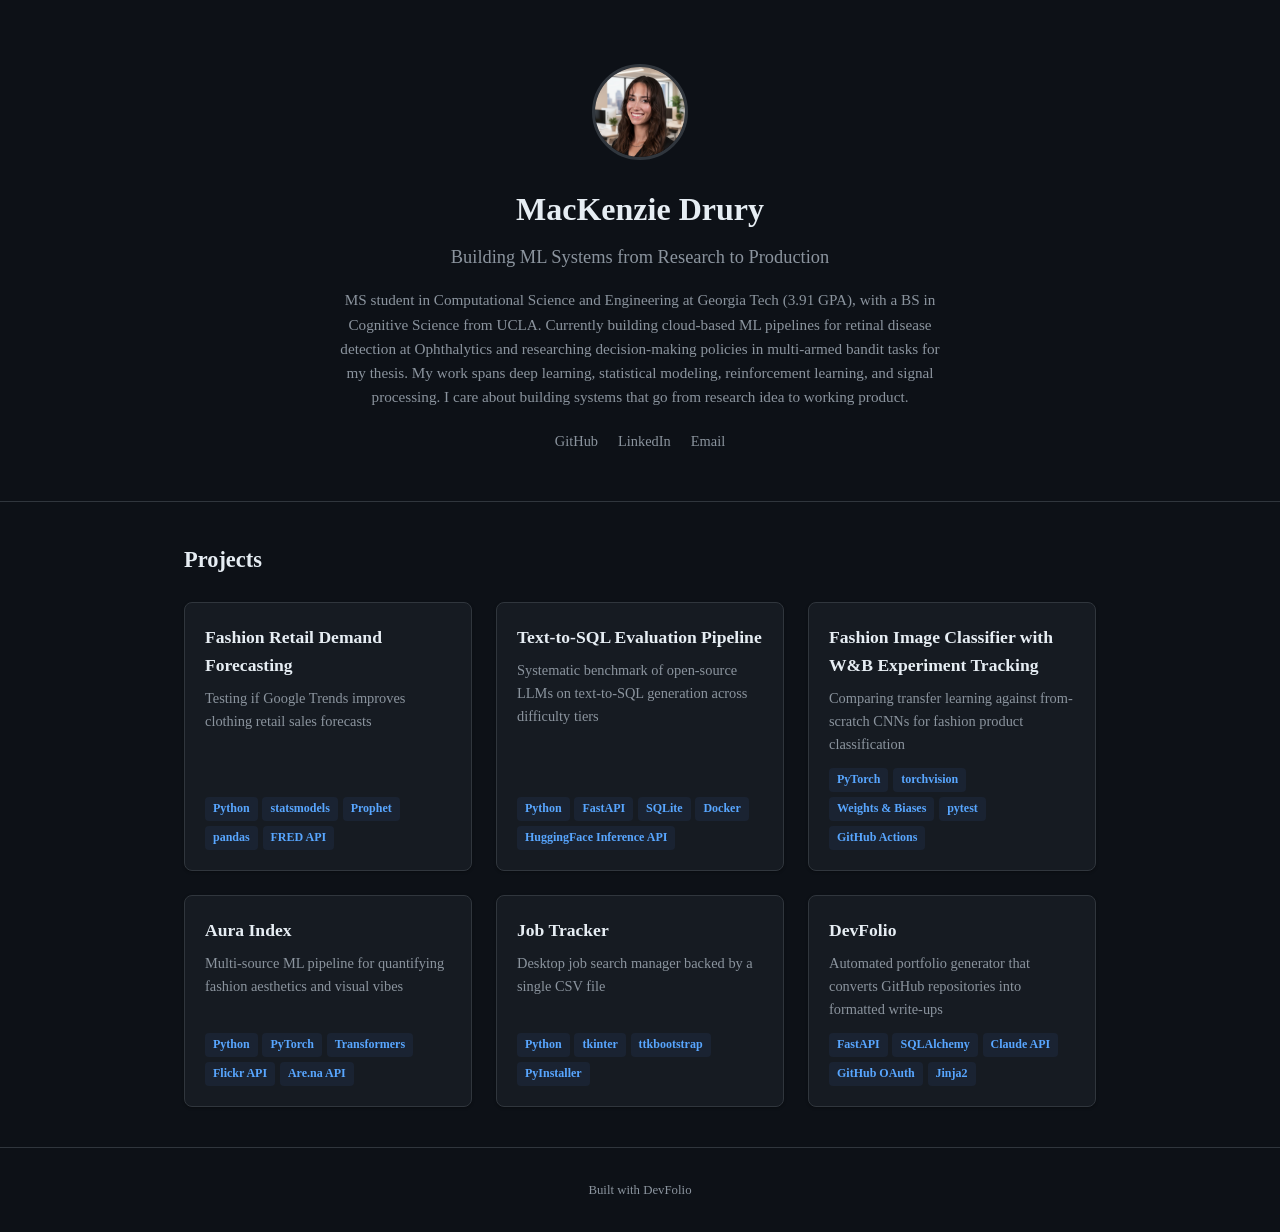
==== index.html @ da247283 "Update portfolio: index.html" ====
<!DOCTYPE html>
<html lang="en">
<head>
<meta charset="UTF-8">
<meta name="viewport" content="width=device-width, initial-scale=1.0">
<title>MacKenzie Drury</title>
<style>
:root {
  --pf-bg: #0d1117;
  --pf-bg-secondary: #161b22;
  --pf-text: #e6edf3;
  --pf-text-muted: #8b949e;
  --pf-accent: #58a6ff;
  --pf-accent-hover: #79c0ff;
  --pf-accent-light: #1a2332;
  --pf-border: #30363d;
  --pf-card-shadow: 0 1px 3px rgba(0,0,0,0.3);
  --pf-font-body: -apple-system, BlinkMacSystemFont, &#39;Segoe UI&#39;, Roboto, sans-serif;
  --pf-font-heading: -apple-system, BlinkMacSystemFont, &#39;Segoe UI&#39;, Roboto, sans-serif;
  --pf-font-mono: &#39;SFMono-Regular&#39;, Consolas, &#39;Liberation Mono&#39;, Menlo, monospace;
  --pf-font-size-base: 1rem;
  --pf-line-height: 1.6;
  --pf-max-width: 960px;
  --pf-radius: 8px;
  --pf-grid-columns: repeat(auto-fill, minmax(280px, 1fr));
  --pf-grid-gap: 1.5rem;
  --pf-hero-padding: 4rem 0 3rem;
  --pf-badge-bg: #1a2332;
  --pf-badge-text: #58a6ff;
}

/* Portfolio site base styles */
*, *::before, *::after { margin: 0; padding: 0; box-sizing: border-box; }

body {
  font-family: var(--pf-font-body);
  background: var(--pf-bg);
  color: var(--pf-text);
  line-height: var(--pf-line-height);
  font-size: var(--pf-font-size-base);
  min-height: 100vh;
}

a { color: var(--pf-accent); text-decoration: none; }
a:hover { color: var(--pf-accent-hover); text-decoration: underline; }

h1, h2, h3 { font-family: var(--pf-font-heading); }

.pf-container {
  max-width: var(--pf-max-width);
  margin: 0 auto;
  padding: 0 1.5rem;
}

/* Hero section */
.pf-hero {
  padding: var(--pf-hero-padding);
  text-align: center;
  border-bottom: 1px solid var(--pf-border);
}
.pf-hero-avatar {
  width: 96px;
  height: 96px;
  border-radius: 50%;
  margin-bottom: 1rem;
  border: 3px solid var(--pf-border);
}
.pf-hero h1 {
  font-size: 2rem;
  margin-bottom: 0.5rem;
}
.pf-hero-headline {
  font-size: 1.15rem;
  color: var(--pf-text-muted);
  margin-bottom: 1rem;
  max-width: 600px;
  margin-left: auto;
  margin-right: auto;
}
.pf-hero-bio {
  color: var(--pf-text-muted);
  max-width: 600px;
  margin: 0 auto 1.25rem;
  font-size: 0.95rem;
}
.pf-social-links {
  display: flex;
  justify-content: center;
  gap: 1.25rem;
  flex-wrap: wrap;
}
.pf-social-links a {
  color: var(--pf-text-muted);
  font-size: 0.9rem;
  transition: color 0.15s;
}
.pf-social-links a:hover {
  color: var(--pf-accent);
  text-decoration: none;
}

/* Project card grid */
.pf-projects {
  padding: 2.5rem 0;
}
.pf-projects h2 {
  font-size: 1.4rem;
  margin-bottom: 1.5rem;
  color: var(--pf-text);
}
.pf-grid {
  display: grid;
  grid-template-columns: var(--pf-grid-columns);
  gap: var(--pf-grid-gap);
}
.pf-card {
  background: var(--pf-bg-secondary);
  border: 1px solid var(--pf-border);
  border-radius: var(--pf-radius);
  padding: 1.25rem;
  text-decoration: none;
  color: var(--pf-text);
  display: flex;
  flex-direction: column;
  gap: 0.5rem;
  transition: border-color 0.15s, box-shadow 0.15s;
  box-shadow: var(--pf-card-shadow);
}
.pf-card:hover {
  border-color: var(--pf-accent);
  text-decoration: none;
}
.pf-card h3 {
  font-size: 1.1rem;
}
.pf-card-tagline {
  color: var(--pf-text-muted);
  font-size: 0.9rem;
  flex: 1;
}
.pf-card-tech {
  display: flex;
  flex-wrap: wrap;
  gap: 0.3rem;
  margin-top: 0.25rem;
}
.pf-card-date {
  display: block;
  margin-top: auto;
  padding-top: 0.5rem;
  font-size: 0.8rem;
  color: var(--pf-text-muted);
}
.pf-badge {
  display: inline-block;
  padding: 0.15rem 0.5rem;
  border-radius: 4px;
  font-size: 0.75rem;
  font-weight: 600;
  background: var(--pf-badge-bg);
  color: var(--pf-badge-text);
}

/* Project detail page */
.pf-project-detail {
  padding: 2.5rem 0;
}
.pf-back-link {
  display: inline-block;
  margin-bottom: 1.5rem;
  font-size: 0.9rem;
}
.pf-project-detail h1 {
  font-size: 1.8rem;
  margin-bottom: 0.25rem;
}
.pf-project-tagline {
  color: var(--pf-text-muted);
  font-style: italic;
  font-size: 1.05rem;
  margin-bottom: 1rem;
}
.pf-project-repo {
  font-size: 0.9rem;
  margin-bottom: 1.25rem;
  display: inline-block;
}
.pf-tech-badges {
  display: flex;
  flex-wrap: wrap;
  gap: 0.4rem;
  margin-bottom: 2rem;
}
.pf-section-title {
  font-size: 1.3rem;
  color: var(--pf-accent);
  margin-top: 2rem;
  margin-bottom: 0.75rem;
}
.pf-text p {
  margin-bottom: 0.5rem;
}
.pf-text ul {
  padding-left: 1.25rem;
  margin: 0.25rem 0 0.5rem;
}
.pf-text li {
  margin-bottom: 0.2rem;
}
.pf-highlight-card {
  background: var(--pf-bg-secondary);
  border: 1px solid var(--pf-border);
  border-radius: var(--pf-radius);
  padding: 1rem;
  margin-top: 0.75rem;
  box-shadow: var(--pf-card-shadow);
}
.pf-highlight-card strong {
  display: block;
  margin-bottom: 0.25rem;
}

/* Figures */
.pf-figures-grid {
  display: grid;
  grid-template-columns: repeat(auto-fill, minmax(300px, 1fr));
  gap: 1.25rem;
  margin-top: 0.75rem;
}
.pf-figure {
  background: var(--pf-bg-secondary);
  border: 1px solid var(--pf-border);
  border-radius: var(--pf-radius);
  overflow: hidden;
  box-shadow: var(--pf-card-shadow);
}
.pf-figure img {
  width: 100%;
  height: auto;
  display: block;
}
.pf-figure figcaption {
  padding: 0.6rem 0.85rem;
  font-size: 0.85rem;
  color: var(--pf-text-muted);
  border-top: 1px solid var(--pf-border);
}

.pf-meta {
  margin-top: 2.5rem;
  padding-top: 1rem;
  border-top: 1px solid var(--pf-border);
  display: flex;
  gap: 1.25rem;
  color: var(--pf-text-muted);
  font-size: 0.85rem;
  flex-wrap: wrap;
}

/* Footer */
.pf-footer {
  text-align: center;
  padding: 2rem 1.5rem;
  color: var(--pf-text-muted);
  font-size: 0.8rem;
  border-top: 1px solid var(--pf-border);
  margin-top: auto;
}
.pf-footer a { color: var(--pf-text-muted); }
.pf-footer a:hover { color: var(--pf-accent); }

@media (max-width: 640px) {
  .pf-hero h1 { font-size: 1.5rem; }
  .pf-project-detail h1 { font-size: 1.4rem; }
  .pf-grid { grid-template-columns: 1fr; }
}
</style>

</head>
<body>

<header class="pf-hero">
  <div class="pf-container">
    
    <img src="[data-uri]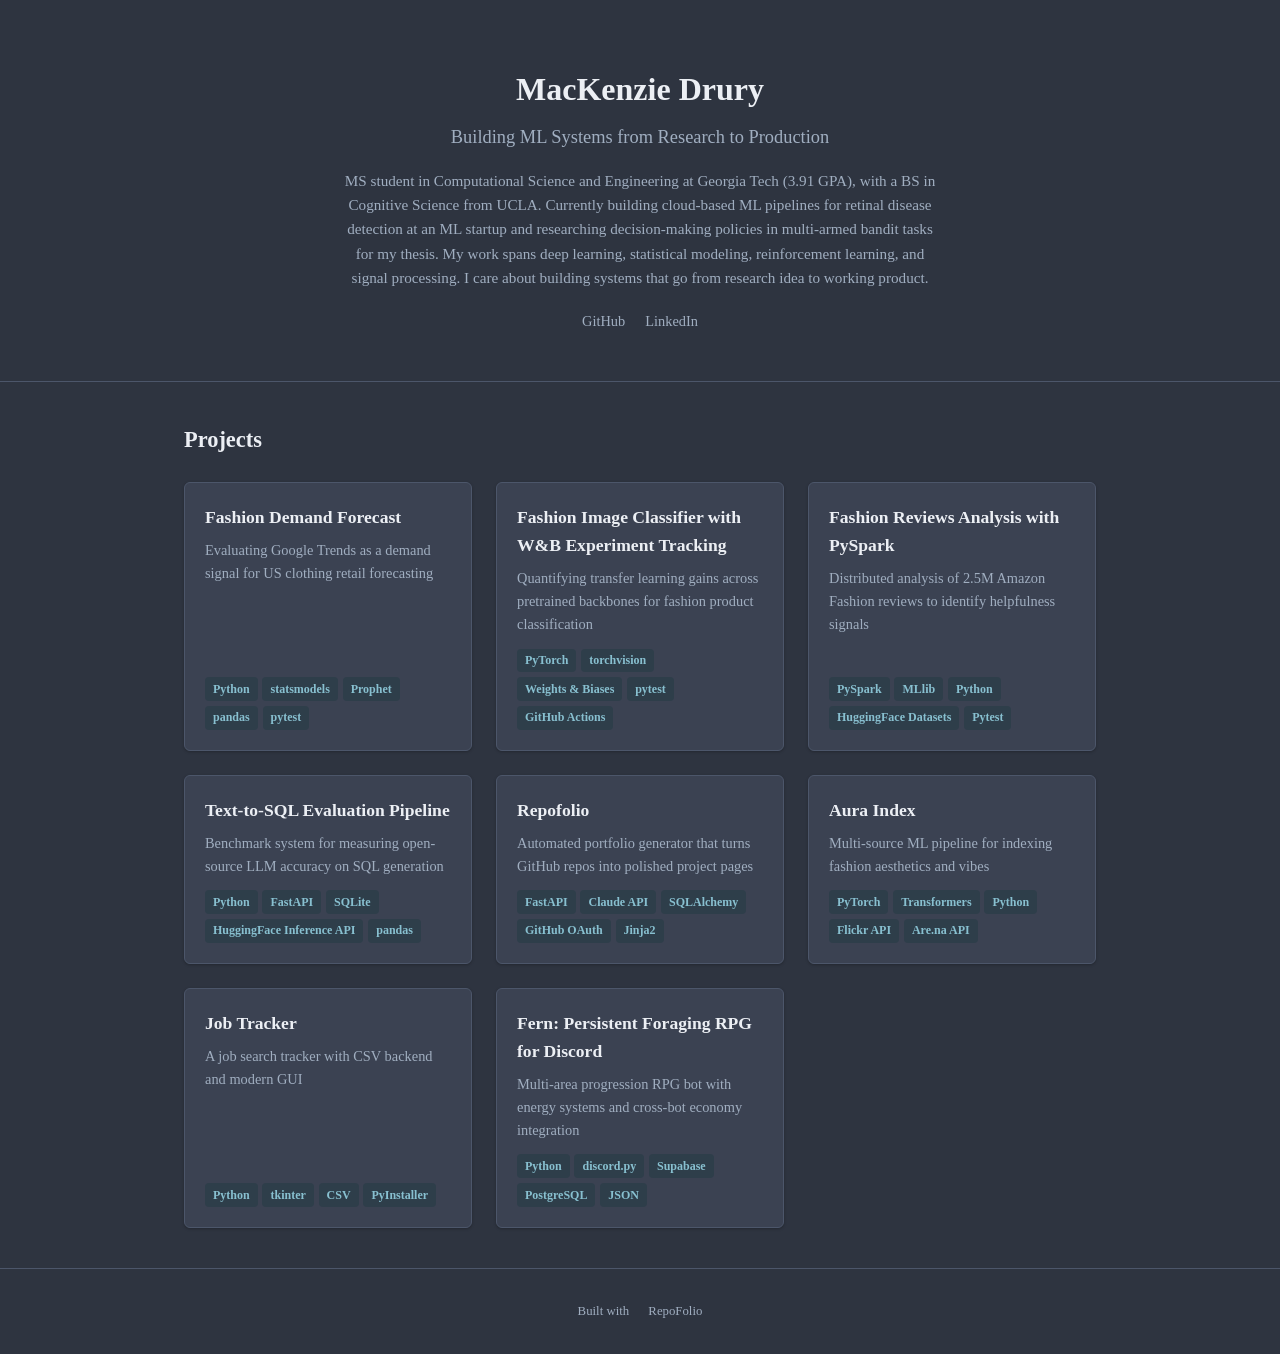
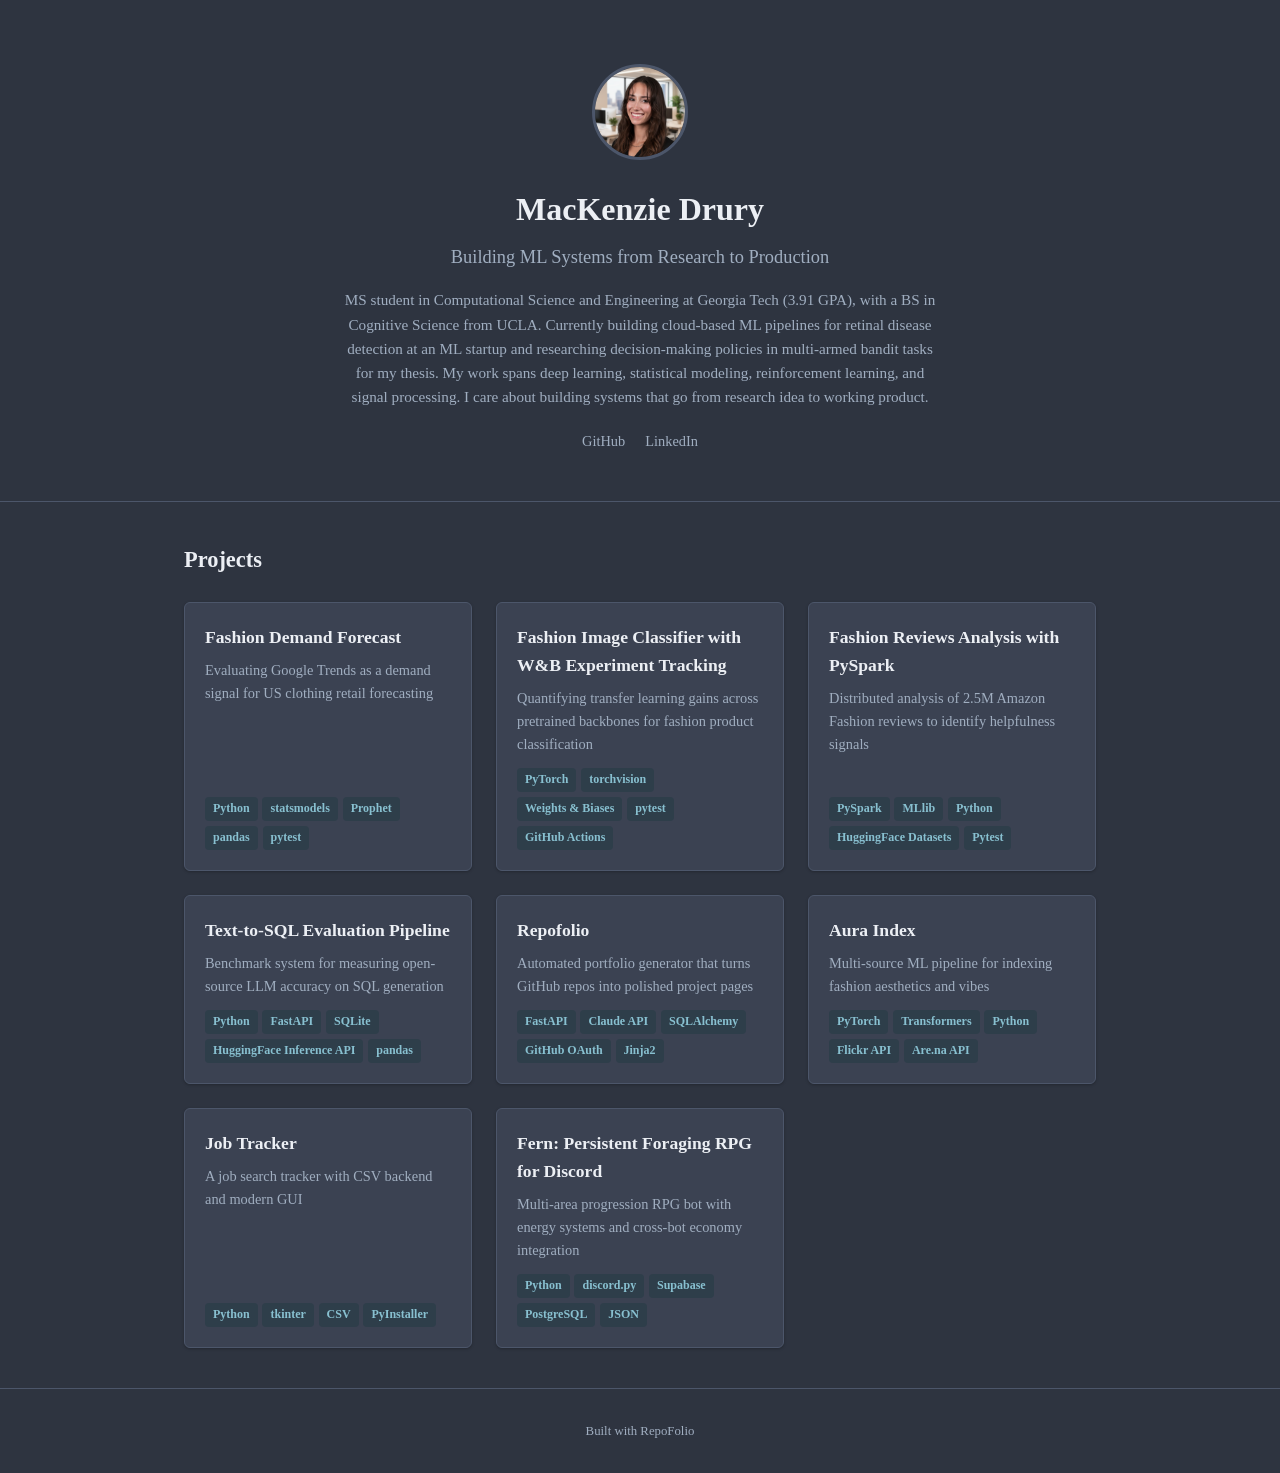
